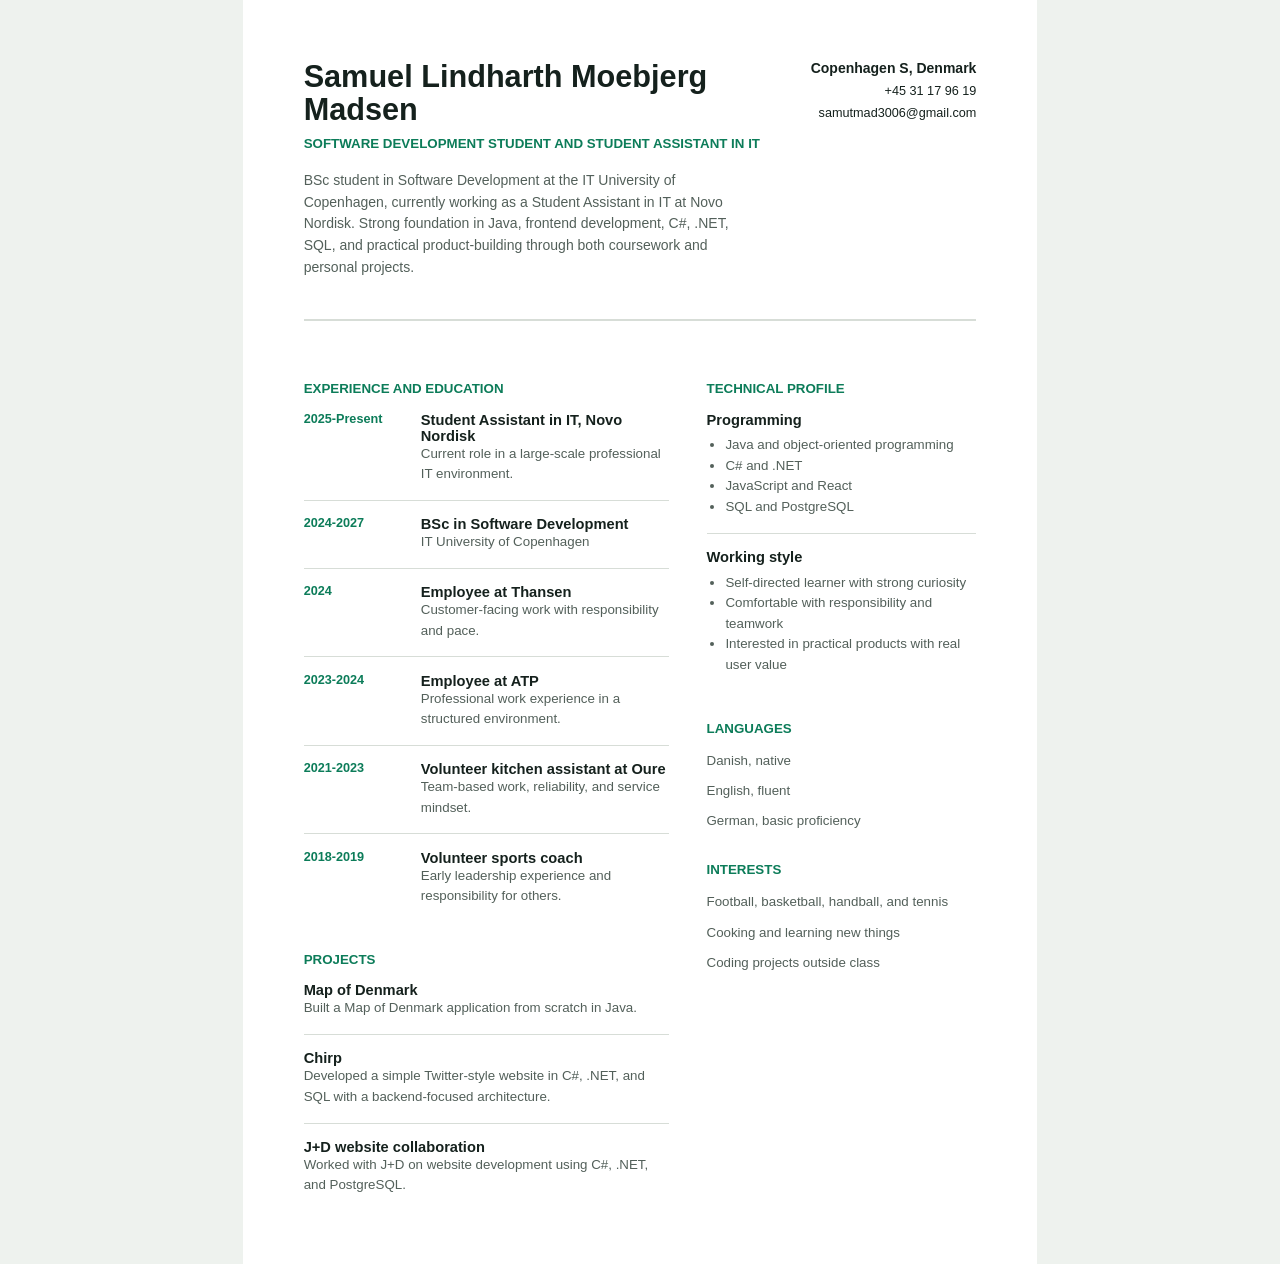
==== cv-print.html @ 4963f910 "start add" ====
<!DOCTYPE html>
<html lang="en">
  <head>
    <meta charset="UTF-8" />
    <meta name="viewport" content="width=device-width, initial-scale=1.0" />
    <title>Samuel Madsen CV</title>
    <style>
      :root {
        --text: #15211d;
        --muted: #53605a;
        --accent: #0c7c59;
        --line: #d7ddd7;
        --paper: #ffffff;
      }

      * {
        box-sizing: border-box;
      }

      body {
        margin: 0;
        font-family: "Aptos", "Segoe UI", Arial, sans-serif;
        color: var(--text);
        background: #eef2ee;
      }

      .page {
        width: 210mm;
        min-height: 297mm;
        margin: 0 auto;
        padding: 16mm 16mm 14mm;
        background: var(--paper);
      }

      .header {
        display: grid;
        grid-template-columns: 1fr auto;
        gap: 12mm;
        align-items: start;
        border-bottom: 2px solid var(--line);
        padding-bottom: 7mm;
      }

      h1,
      h2,
      h3 {
        margin: 0;
        letter-spacing: 0;
      }

      h1 {
        font-size: 23pt;
        line-height: 1.05;
      }

      .role {
        margin-top: 3mm;
        color: var(--accent);
        font-weight: 700;
        font-size: 10pt;
        text-transform: uppercase;
      }

      .summary {
        margin-top: 5mm;
        max-width: 118mm;
        color: var(--muted);
        font-size: 10.5pt;
        line-height: 1.55;
      }

      .contact {
        display: grid;
        gap: 2mm;
        justify-items: end;
        text-align: right;
        font-size: 9.5pt;
      }

      .contact strong {
        font-size: 10.5pt;
      }

      .grid {
        display: grid;
        grid-template-columns: 1.15fr 0.85fr;
        gap: 10mm;
        margin-top: 8mm;
      }

      .section {
        margin-top: 8mm;
      }

      .section-title {
        margin-bottom: 4mm;
        color: var(--accent);
        font-size: 10pt;
        font-weight: 700;
        text-transform: uppercase;
      }

      .timeline-item,
      .project,
      .skill-block {
        padding: 4mm 0;
        border-top: 1px solid var(--line);
      }

      .timeline-item:first-of-type,
      .project:first-of-type,
      .skill-block:first-of-type {
        border-top: 0;
        padding-top: 0;
      }

      .timeline-row {
        display: grid;
        grid-template-columns: 27mm 1fr;
        gap: 4mm;
      }

      .year {
        color: var(--accent);
        font-weight: 700;
        font-size: 9.5pt;
      }

      .item-title {
        font-size: 11pt;
        font-weight: 700;
      }

      .item-copy,
      li {
        color: var(--muted);
        font-size: 10pt;
        line-height: 1.55;
      }

      ul {
        margin: 2mm 0 0 0;
        padding-left: 5mm;
      }

      .columns {
        display: grid;
        grid-template-columns: 1fr 1fr;
        gap: 8mm;
      }

      .plain {
        margin: 0;
        padding: 0;
        list-style: none;
      }

      .plain li {
        margin-bottom: 2.5mm;
      }

      @page {
        size: A4;
        margin: 0;
      }
    </style>
  </head>
  <body>
    <main class="page">
      <header class="header">
        <div>
          <h1>Samuel Lindharth Moebjerg Madsen</h1>
          <p class="role">Software Development Student and Student Assistant in IT</p>
          <p class="summary">
            BSc student in Software Development at the IT University of
            Copenhagen, currently working as a Student Assistant in IT at Novo
            Nordisk. Strong foundation in Java, frontend development, C#, .NET,
            SQL, and practical product-building through both coursework and
            personal projects.
          </p>
        </div>
        <div class="contact">
          <strong>Copenhagen S, Denmark</strong>
          <span>+45 31 17 96 19</span>
          <span>samutmad3006@gmail.com</span>
        </div>
      </header>

      <section class="grid">
        <div>
          <section class="section">
            <h2 class="section-title">Experience and Education</h2>

            <article class="timeline-item">
              <div class="timeline-row">
                <div class="year">2025-Present</div>
                <div>
                  <div class="item-title">Student Assistant in IT, Novo Nordisk</div>
                  <div class="item-copy">
                    Current role in a large-scale professional IT environment.
                  </div>
                </div>
              </div>
            </article>

            <article class="timeline-item">
              <div class="timeline-row">
                <div class="year">2024-2027</div>
                <div>
                  <div class="item-title">BSc in Software Development</div>
                  <div class="item-copy">IT University of Copenhagen</div>
                </div>
              </div>
            </article>

            <article class="timeline-item">
              <div class="timeline-row">
                <div class="year">2024</div>
                <div>
                  <div class="item-title">Employee at Thansen</div>
                  <div class="item-copy">
                    Customer-facing work with responsibility and pace.
                  </div>
                </div>
              </div>
            </article>

            <article class="timeline-item">
              <div class="timeline-row">
                <div class="year">2023-2024</div>
                <div>
                  <div class="item-title">Employee at ATP</div>
                  <div class="item-copy">
                    Professional work experience in a structured environment.
                  </div>
                </div>
              </div>
            </article>

            <article class="timeline-item">
              <div class="timeline-row">
                <div class="year">2021-2023</div>
                <div>
                  <div class="item-title">Volunteer kitchen assistant at Oure</div>
                  <div class="item-copy">
                    Team-based work, reliability, and service mindset.
                  </div>
                </div>
              </div>
            </article>

            <article class="timeline-item">
              <div class="timeline-row">
                <div class="year">2018-2019</div>
                <div>
                  <div class="item-title">Volunteer sports coach</div>
                  <div class="item-copy">
                    Early leadership experience and responsibility for others.
                  </div>
                </div>
              </div>
            </article>
          </section>

          <section class="section">
            <h2 class="section-title">Projects</h2>

            <article class="project">
              <div class="item-title">Map of Denmark</div>
              <div class="item-copy">
                Built a Map of Denmark application from scratch in Java.
              </div>
            </article>

            <article class="project">
              <div class="item-title">Chirp</div>
              <div class="item-copy">
                Developed a simple Twitter-style website in C#, .NET, and SQL
                with a backend-focused architecture.
              </div>
            </article>

            <article class="project">
              <div class="item-title">J+D website collaboration</div>
              <div class="item-copy">
                Worked with J+D on website development using C#, .NET, and
                PostgreSQL.
              </div>
            </article>
          </section>
        </div>

        <div>
          <section class="section">
            <h2 class="section-title">Technical Profile</h2>

            <article class="skill-block">
              <div class="item-title">Programming</div>
              <ul>
                <li>Java and object-oriented programming</li>
                <li>C# and .NET</li>
                <li>JavaScript and React</li>
                <li>SQL and PostgreSQL</li>
              </ul>
            </article>

            <article class="skill-block">
              <div class="item-title">Working style</div>
              <ul>
                <li>Self-directed learner with strong curiosity</li>
                <li>Comfortable with responsibility and teamwork</li>
                <li>Interested in practical products with real user value</li>
              </ul>
            </article>
          </section>

          <section class="section">
            <h2 class="section-title">Languages</h2>
            <ul class="plain">
              <li>Danish, native</li>
              <li>English, fluent</li>
              <li>German, basic proficiency</li>
            </ul>
          </section>

          <section class="section">
            <h2 class="section-title">Interests</h2>
            <ul class="plain">
              <li>Football, basketball, handball, and tennis</li>
              <li>Cooking and learning new things</li>
              <li>Coding projects outside class</li>
            </ul>
          </section>
        </div>
      </section>
    </main>
  </body>
</html>
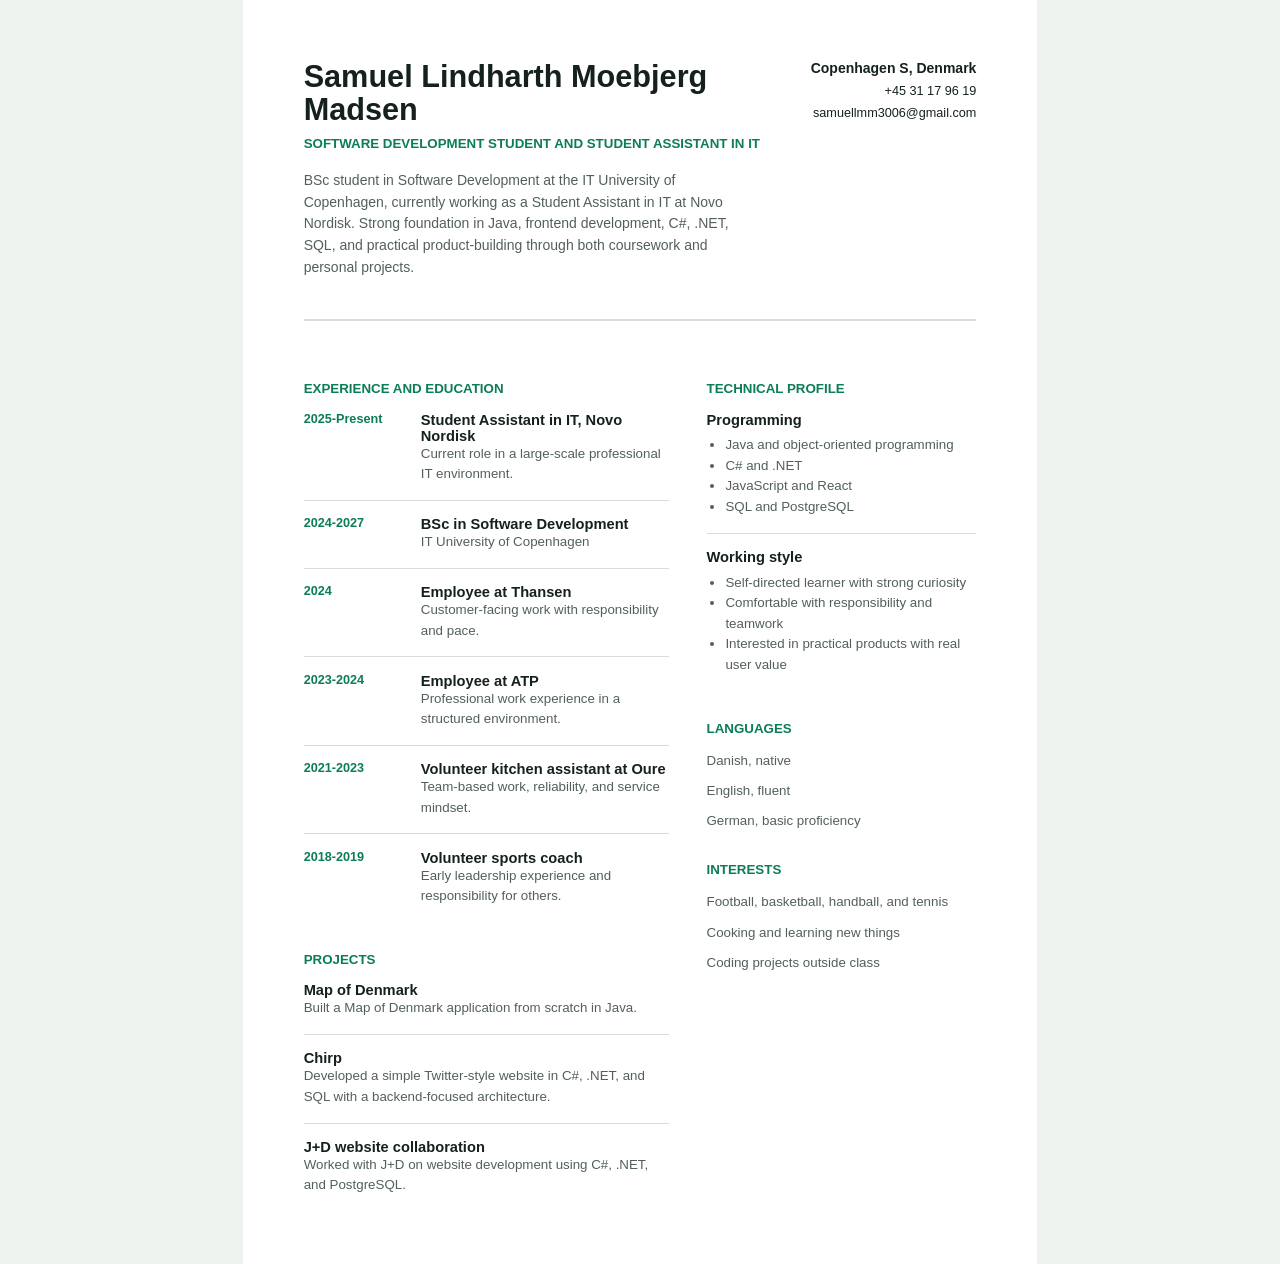
==== commit 26483ecd: "changed mail and removed phone number Co-authored-by: Copilot <copilot@github.com>" ====
--- a/cv-print.html
+++ b/cv-print.html
@@ -182,7 +182,7 @@
         <div class="contact">
           <strong>Copenhagen S, Denmark</strong>
           <span>+45 31 17 96 19</span>
-          <span>samutmad3006@gmail.com</span>
+          <span>samuellmm3006@gmail.com</span>
         </div>
       </header>
 
